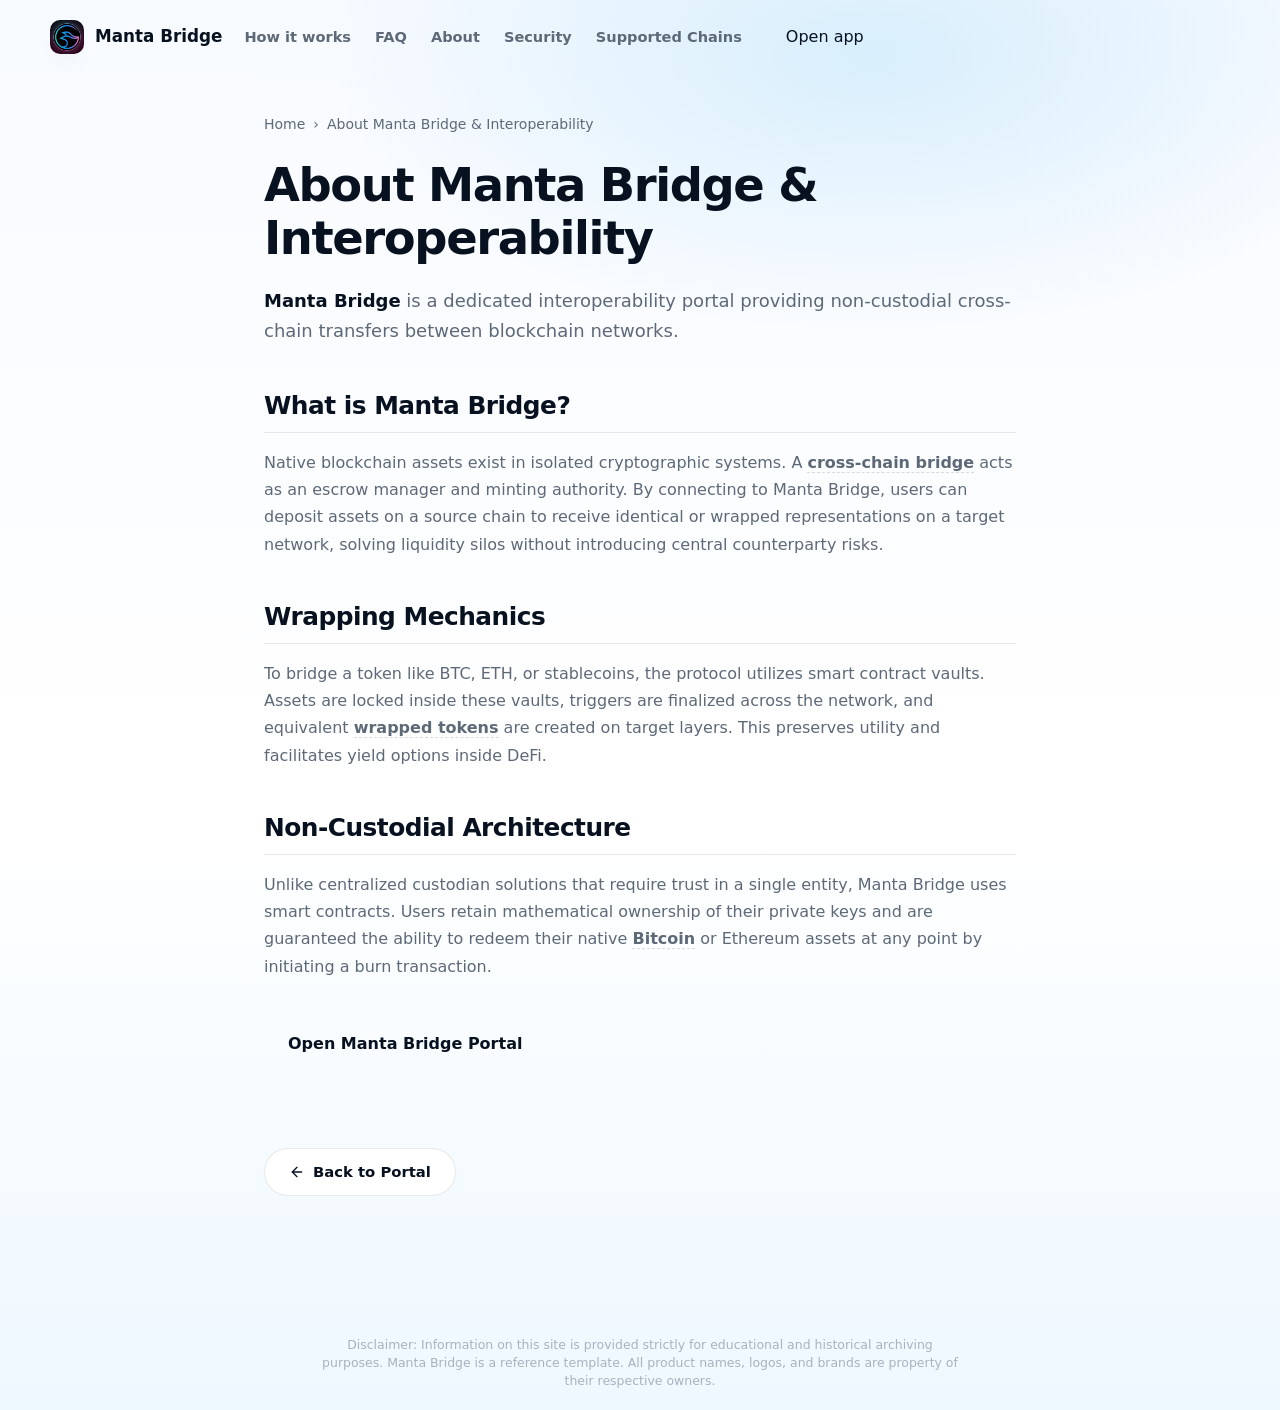
==== about/index.html @ 0a1ad027 "Update" ====
<!doctype html>
<html lang="en">
<head>
  <meta charset="utf-8">
  <meta name="viewport" content="width=device-width, initial-scale=1, viewport-fit=cover">
  <title>About Manta Bridge & Interoperability</title>
  <meta name="description" content="<strong>Manta Bridge</strong> is a dedicated interoperability portal providing non-custodial cross-chain transfers between blockchain networks.">
  <link rel="canonical" href="https://mantabridge.github.io/about/">
  <meta name="robots" content="index,follow">
  <meta property="og:type" content="website">
  <meta property="og:title" content="About Manta Bridge & Interoperability">
  <meta property="og:description" content="<strong>Manta Bridge</strong> is a dedicated interoperability portal providing non-custodial cross-chain transfers between blockchain networks.">
  <meta property="og:url" content="https://mantabridge.github.io/about/">
  <meta property="og:image" content="https://mantabridge.github.io/og-cover.png">
  <meta name="twitter:card" content="summary">
  <meta name="twitter:title" content="About Manta Bridge & Interoperability">
  <meta name="twitter:description" content="<strong>Manta Bridge</strong> is a dedicated interoperability portal providing non-custodial cross-chain transfers between blockchain networks.">
  <link rel="icon" type="image/png" href="../favicon.png">
  <link rel="manifest" href="../site.webmanifest">
  <link rel="apple-touch-icon" href="../favicon.png">
  <style>


:root{
  --bg:#F7FAFF;
  --bg-2:#EEF8FF;
  --surface:#FFFFFF;
  --surface-soft:#F8FBFF;
  --ink:#07111F;
  --muted:#5E6978;
  --faint:#8B96A5;
  --accent:#15A7E8;
  --accent-deep:#087CC5;
  --accent-soft:rgba(21,167,232,.12);
  --line:rgba(7,17,31,.09);
  --line-strong:rgba(7,17,31,.15);
  --shadow:0 28px 80px -46px rgba(6,50,82,.42);
  --shadow-soft:0 18px 42px -32px rgba(6,50,82,.38);
  --max:1180px;
}

*{box-sizing:border-box}
html{
  min-height:100%;
  overflow-x:hidden;
}
body{
  margin:0;
  min-height:100vh;
  min-height:100dvh;
  overflow-x:hidden;
  background:
    radial-gradient(820px 420px at 68% 4%, rgba(21,167,232,.14), transparent 66%),
    linear-gradient(180deg, var(--bg) 0%, #FFFFFF 58%, var(--bg-2) 100%);
  color:var(--ink);
  font-family:Inter, ui-sans-serif, system-ui, -apple-system, BlinkMacSystemFont, "Segoe UI", Arial, sans-serif;
  line-height:1.5;
  -webkit-font-smoothing:antialiased;
  text-rendering:optimizeLegibility;
}

a{color:inherit;text-decoration:none}
img{display:block;max-width:100%}
p,h1{margin:0}

.topbar{
  width:min(var(--max), calc(100% - 44px));
  margin:0 auto;
  min-height:74px;
  display:flex;
  align-items:center;
  gap:22px;
}
.brand{
  display:inline-flex;
  align-items:center;
  gap:11px;
  flex:none;
  font-size:1.05rem;
  font-weight:800;
  letter-spacing:0;
}
.brand img{
  width:34px;
  height:34px;
  border-radius:10px;
  box-shadow:0 10px 24px -14px rgba(7,17,31,.45);
}
.topbar-spacer{flex:1}
.nav{
  display:flex;
  align-items:center;
  gap:24px;
  color:var(--muted);
  font-size:.91rem;
  font-weight:650;
}
.nav a{
  position:relative;
  padding:8px 0;
  transition:color .18s ease;
}
.nav a:after{
  content:"";
  position:absolute;
  left:0;
  right:0;
  bottom:3px;
  height:1px;
  background:var(--accent);
  opacity:0;
  transform:scaleX(.55);
  transition:opacity .18s ease, transform .18s ease;
}
.nav a:hover{color:var(--ink)}
.nav a:hover:after{
  opacity:.72;
  transform:scaleX(1);
}

.page{
  width:min(var(--max), calc(100% - 44px));
  min-height:calc(100vh - 74px);
  min-height:calc(100dvh - 74px);
  margin:0 auto;
  display:flex;
  flex-direction:column;
  justify-content:center;
  gap:16px;
  padding:12px 0 18px;
}

.hero{
  display:grid;
  grid-template-columns:minmax(0, 1.02fr) minmax(386px, .82fr);
  align-items:center;
  gap:clamp(34px, 5.8vw, 72px);
}
.hero-copy{
  min-width:0;
  padding:10px 0;
}
.eyebrow{
  display:inline-flex;
  align-items:center;
  min-height:30px;
  padding:5px 12px;
  border:1px solid rgba(21,167,232,.22);
  border-radius:999px;
  background:rgba(255,255,255,.72);
  color:var(--accent-deep);
  font-size:.77rem;
  font-weight:800;
  letter-spacing:.08em;
  text-transform:uppercase;
  box-shadow:0 14px 34px -28px rgba(6,50,82,.42);
}
h1{
  margin-top:16px;
  font-size:clamp(4rem, 6.25vw, 5.1rem);
  line-height:.98;
  font-weight:850;
  letter-spacing:0;
}
.deck{
  max-width:49ch;
  margin-top:18px;
  color:var(--muted);
  font-size:clamp(1.02rem, 1.25vw, 1.18rem);
  line-height:1.72;
}
.deck strong{
  color:var(--ink);
  font-weight:800;
  box-shadow:inset 0 -.46em 0 rgba(21,167,232,.14);
}
.trust-row{
  display:flex;
  flex-wrap:wrap;
  gap:10px;
  margin-top:25px;
}
.trust-row span{
  display:inline-flex;
  align-items:center;
  min-height:36px;
  padding:7px 13px;
  border:1px solid var(--line);
  border-radius:999px;
  background:rgba(255,255,255,.76);
  color:#273344;
  font-size:.88rem;
  font-weight:750;
  box-shadow:0 16px 32px -30px rgba(6,50,82,.36);
}
.primary-cta,
.card-cta{
  position:relative;
  display:inline-flex;
  align-items:center;
  justify-content:center;
  gap:8px;
  border-radius:13px;
  background:
    linear-gradient(180deg, rgba(255,255,255,.2), rgba(255,255,255,0) 46%),
    linear-gradient(180deg, #34BEF4 0%, var(--accent) 100%);
  color:#FFFFFF;
  font-weight:640;
  letter-spacing:-.01em;
  box-shadow:
    inset 0 1px 0 rgba(255,255,255,.36),
    0 0 0 1px rgba(21,167,232,.12),
    0 10px 22px -12px rgba(21,167,232,.5);
  transition:transform .2s cubic-bezier(.2,.7,.3,1), box-shadow .2s ease, filter .2s ease;
}
.primary-cta{
  min-width:158px;
  min-height:50px;
  margin-top:28px;
  padding:0 22px;
  font-size:.96rem;
}
.primary-cta span,
.card-cta span{
  font-size:1.15em;
  line-height:0;
  transform:translateY(-1px);
  transition:transform .2s ease;
}
.primary-cta:hover,
.card-cta:hover{
  transform:translateY(-1px);
  filter:brightness(1.04);
  box-shadow:
    inset 0 1px 0 rgba(255,255,255,.42),
    0 0 0 1px rgba(21,167,232,.16),
    0 16px 30px -14px rgba(21,167,232,.6);
}
.primary-cta:hover span,
.card-cta:hover span{
  transform:translate(3px,-1px);
}

.bridge-card{
  position:relative;
  overflow:hidden;
  border:1px solid var(--line);
  border-radius:22px;
  background:
    linear-gradient(180deg, rgba(255,255,255,.96), rgba(255,255,255,.88)),
    radial-gradient(380px 160px at 80% 0%, rgba(21,167,232,.14), transparent 72%);
  box-shadow:var(--shadow);
  padding:18px;
}
.bridge-card:before{
  content:"";
  position:absolute;
  inset:0;
  pointer-events:none;
  border-radius:inherit;
  box-shadow:inset 0 1px 0 rgba(255,255,255,.82);
}
.card-top{
  position:relative;
  z-index:1;
  display:flex;
  align-items:center;
  justify-content:space-between;
  gap:12px;
  padding:2px 2px 16px;
}
.selector-pill,
.preview-pill{
  display:inline-flex;
  align-items:center;
  min-height:32px;
  border-radius:999px;
  font-size:.79rem;
  font-weight:800;
}
.selector-pill{
  padding:7px 12px;
  border:1px solid var(--line);
  background:rgba(248,251,255,.84);
  color:#273344;
}
.preview-pill{
  gap:7px;
  padding:7px 11px;
  border:1px solid rgba(21,167,232,.22);
  background:rgba(21,167,232,.09);
  color:var(--accent-deep);
}
.preview-pill span{
  width:8px;
  height:8px;
  border-radius:50%;
  background:var(--accent);
  box-shadow:0 0 0 0 rgba(21,167,232,.34);
  animation:previewPulse 2.2s ease-out infinite;
}

.route-preview{
  position:relative;
  z-index:1;
  display:grid;
  grid-template-columns:minmax(0, 1fr) 42px minmax(0, 1fr);
  align-items:center;
}
.route-panel{
  min-width:0;
  min-height:138px;
  border:1px solid var(--line);
  background:linear-gradient(180deg, var(--surface-soft), #FFFFFF);
  border-radius:18px;
  padding:17px;
  box-shadow:var(--shadow-soft);
}
.route-panel:first-child{
  border-top-right-radius:13px;
  border-bottom-right-radius:13px;
}
.route-panel:last-child{
  border-top-left-radius:13px;
  border-bottom-left-radius:13px;
}
.route-label{
  display:block;
  color:var(--faint);
  font-size:.72rem;
  font-weight:850;
  letter-spacing:.09em;
  text-transform:uppercase;
}
.asset{
  display:flex;
  align-items:center;
  min-width:0;
  gap:11px;
  margin-top:24px;
}
.asset img{
  width:32px;
  height:32px;
  flex:none;
  border-radius:50%;
  box-shadow:0 10px 20px -16px rgba(7,17,31,.5);
}
.asset-name,
.asset-chain{
  display:block;
  min-width:0;
}
.asset-name{
  color:var(--ink);
  font-size:1.13rem;
  font-weight:900;
  line-height:1.05;
}
.asset-chain{
  margin-top:4px;
  color:var(--muted);
  font-size:.82rem;
  font-weight:650;
  white-space:nowrap;
  overflow:hidden;
  text-overflow:ellipsis;
}
.switch{
  position:relative;
  z-index:2;
  width:46px;
  height:46px;
  margin:0 -2px;
  border:1px solid var(--line-strong);
  border-radius:50%;
  background:#FFFFFF;
  color:var(--accent-deep);
  cursor:pointer;
  display:grid;
  place-items:center;
  font-size:1.45rem;
  line-height:1;
  font-weight:800;
  box-shadow:0 16px 34px -22px rgba(7,17,31,.38);
  transition:transform .2s ease, color .2s ease, border-color .2s ease, box-shadow .2s ease;
}
.switch:hover{
  transform:translateY(-1px) rotate(180deg);
  border-color:rgba(21,167,232,.38);
  box-shadow:0 19px 38px -22px rgba(8,124,197,.48);
}
.switch.is-swapped{
  color:var(--accent);
}
.best-route{
  display:flex;
  align-items:center;
  gap:8px;
  margin-top:17px;
  padding:12px 13px;
  border:1px solid var(--line);
  border-radius:16px;
  background:rgba(248,251,255,.78);
  color:#314052;
  font-size:.86rem;
  font-weight:800;
}
.best-route i{
  width:7px;
  height:7px;
  border-radius:50%;
  background:rgba(21,167,232,.34);
  box-shadow:18px 0 0 rgba(21,167,232,.22);
}
.best-route small{
  margin-left:auto;
  color:var(--faint);
  font-size:.76rem;
  font-weight:750;
}
.hint{
  margin-top:12px;
  color:var(--faint);
  font-size:.83rem;
  line-height:1.55;
}
.card-cta{
  width:100%;
  min-height:48px;
  margin-top:16px;
  padding:0 18px;
  font-size:.94rem;
}

.sources{
  display:flex;
  align-items:center;
  gap:16px;
  min-width:0;
  padding:2px 0;
}
.sources-label{
  flex:none;
  color:var(--faint);
  font-size:.75rem;
  font-weight:850;
  letter-spacing:.09em;
  text-transform:uppercase;
}
.source-rail{
  min-width:0;
  flex:1;
  display:flex;
  align-items:center;
  gap:8px;
  overflow:hidden;
  padding:5px 2px 8px;
  scrollbar-width:none;
  -webkit-mask-image:linear-gradient(90deg, transparent 0, #000 18px, #000 calc(100% - 18px), transparent 100%);
  mask-image:linear-gradient(90deg, transparent 0, #000 18px, #000 calc(100% - 18px), transparent 100%);
}
.source-rail::-webkit-scrollbar{display:none}
.source-rail:hover .source-track{
  animation-play-state:paused;
}
.source-track{
  flex:0 0 max-content;
  display:flex;
  align-items:center;
  gap:8px;
  padding-right:8px;
  animation:sourceMarquee 46s linear infinite;
  will-change:transform;
}
.source-chip{
  flex:0 0 auto;
  display:inline-flex;
  align-items:center;
  gap:8px;
  min-height:38px;
  padding:7px 11px 7px 8px;
  border:1px solid rgba(7,17,31,.075);
  border-radius:999px;
  background:rgba(255,255,255,.72);
  color:#536071;
  font-size:.83rem;
  font-weight:750;
  box-shadow:0 14px 30px -28px rgba(6,50,82,.34);
  transition:transform .18s ease, color .18s ease, border-color .18s ease, background .18s ease, box-shadow .18s ease;
}
.source-chip span{
  width:28px;
  height:28px;
  flex:none;
  display:grid;
  place-items:center;
  border:1px solid var(--line);
  border-radius:10px;
  background:#FFFFFF;
}
.source-chip img{
  width:22px;
  height:22px;
  border-radius:6px;
}
.source-chip:hover{
  transform:translateY(-2px);
  color:var(--ink);
  border-color:rgba(21,167,232,.24);
  background:#FFFFFF;
  box-shadow:0 18px 36px -28px rgba(8,124,197,.52);
}

.footer{
  display:flex;
  align-items:center;
  justify-content:space-between;
  gap:18px;
  padding-top:2px;
  color:var(--faint);
  font-size:.82rem;
}
.footer strong{
  color:#526071;
  font-weight:850;
}

@keyframes previewPulse{
  0%{box-shadow:0 0 0 0 rgba(21,167,232,.34)}
  70%{box-shadow:0 0 0 9px rgba(21,167,232,0)}
  100%{box-shadow:0 0 0 0 rgba(21,167,232,0)}
}

@keyframes sourceMarquee{
  from{transform:translateX(0)}
  to{transform:translateX(calc(-100% - 8px))}
}

@media (min-width: 901px){
  body{
    height:100vh;
    height:100dvh;
    overflow:hidden;
  }
}

@media (max-height: 760px) and (min-width: 901px){
  .topbar{min-height:62px}
  .page{
    min-height:calc(100vh - 62px);
    min-height:calc(100dvh - 62px);
    gap:10px;
    padding:6px 0 12px;
  }
  .hero{gap:42px}
  .eyebrow{min-height:28px}
  h1{margin-top:12px;font-size:clamp(4rem, 5.25vw, 4.65rem)}
  .deck{margin-top:14px;line-height:1.55}
  .trust-row{margin-top:19px}
  .primary-cta{margin-top:22px;min-height:52px}
  .bridge-card{padding:15px}
  .card-top{padding-bottom:12px}
  .route-panel{min-height:120px;padding:15px}
  .asset{margin-top:17px}
  .best-route{margin-top:13px;padding:10px 12px}
  .hint{margin-top:9px}
  .card-cta{margin-top:12px;min-height:50px}
  .source-chip{min-height:34px;padding-top:5px;padding-bottom:5px}
  .source-chip span{width:26px;height:26px}
  .footer{font-size:.78rem}
}

@media (max-width: 980px){
  .page{
    justify-content:flex-start;
    padding:16px 0 22px;
  }
  .hero{
    grid-template-columns:1fr;
    gap:28px;
  }
  h1{
    font-size:clamp(2.75rem, 12vw, 4.25rem);
  }
  .deck{max-width:58ch}
  .bridge-card{width:100%}
  .sources{
    align-items:flex-start;
    flex-direction:column;
    gap:8px;
  }
  .source-rail{
    width:100%;
    display:block;
    flex-wrap:wrap;
    overflow:visible;
    padding-bottom:2px;
    -webkit-mask-image:none;
    mask-image:none;
  }
  .source-track{
    display:flex;
    flex-wrap:wrap;
    animation:none;
    padding-right:0;
  }
  .source-track[aria-hidden="true"]{
    display:none;
  }
  .footer{
    flex-direction:column;
    align-items:flex-start;
    gap:5px;
  }
}

@media (max-width: 720px){
  .topbar,
  .page{
    width:min(100% - 32px, var(--max));
  }
  .topbar{
    min-height:66px;
    gap:14px;
  }
  .brand{font-size:1rem}
  .brand img{
    width:32px;
    height:32px;
  }
  .nav{
    display:none;
  }
  .hero-copy{padding-top:0}
  .trust-row span{
    min-height:34px;
    font-size:.84rem;
  }
  .primary-cta{
    width:100%;
    min-height:54px;
  }
  .bridge-card{
    border-radius:20px;
    padding:14px;
  }
  .card-top{
    align-items:flex-start;
    padding-bottom:12px;
  }
  .route-preview{
    grid-template-columns:1fr;
    gap:0;
  }
  .route-panel{
    min-height:auto;
    padding:15px;
  }
  .route-panel:first-child{
    border-radius:16px 16px 12px 12px;
  }
  .route-panel:last-child{
    border-radius:12px 12px 16px 16px;
  }
  .asset{margin-top:16px}
  .switch{
    margin:-7px auto;
    transform:rotate(90deg);
  }
  .switch:hover{
    transform:rotate(90deg) translateX(1px);
  }
  .best-route{
    flex-wrap:wrap;
  }
  .best-route small{
    width:100%;
    margin-left:0;
  }
  .source-chip{
    font-size:.8rem;
    min-height:36px;
  }
}

@media (max-width: 430px){
  .topbar,
  .page{
    width:min(100% - 24px, var(--max));
  }
  .page{gap:14px}
  .eyebrow{
    font-size:.7rem;
    max-width:100%;
  }
  h1{
    font-size:clamp(2.45rem, 15vw, 3.25rem);
  }
  .deck{
    font-size:.98rem;
    line-height:1.62;
  }
  .trust-row{gap:8px}
  .trust-row span{padding-inline:10px}
  .selector-pill,
  .preview-pill{
    font-size:.73rem;
  }
  .source-rail{gap:7px}
}

@media (prefers-reduced-motion: reduce){
  *,
  *:before,
  *:after{
    animation-duration:.01ms !important;
    animation-iteration-count:1 !important;
    scroll-behavior:auto !important;
    transition-duration:.01ms !important;
  }
}


  

/* --- Satellite Layout Styles (Appended dynamically by Builder) --- */
:root {
  --bg-fallback: var(--bg, var(--base, #f9fafc));
  --ink-body-fallback: var(--ink-body, var(--text, var(--ink, #1f2937)));
  --muted-fallback: var(--muted, var(--quiet, #4b5563));
  --panel-fallback: var(--panel, var(--surface, #ffffff));
  --panel-strong-fallback: var(--panel-strong, var(--surface-soft, var(--base-deep, #f3f4f6)));
  --line-fallback: var(--line, rgba(0, 0, 0, 0.08));
  --line-strong-fallback: var(--line-strong, rgba(0, 0, 0, 0.14));
  --accent-fallback: var(--accent, #625bf3);
}

body {
  overflow-y: auto !important;
  height: auto !important;
  min-height: 100dvh;
}

.satellite-container {
  max-width: 800px;
  margin: 0 auto;
  padding: 40px 24px 80px;
  width: 100%;
}

.breadcrumb {
  font-size: 0.875rem;
  color: var(--muted-fallback);
  margin-bottom: 24px;
  display: flex;
  align-items: center;
  gap: 8px;
}

.breadcrumb a {
  color: var(--muted-fallback);
  text-decoration: none;
}

.breadcrumb a:hover {
  color: var(--accent-fallback);
}

.satellite-title {
  font-size: clamp(2.1rem, 5.5vw, 2.9rem);
  font-weight: 800;
  letter-spacing: -0.03em;
  line-height: 1.15;
  margin-bottom: 20px;
  color: var(--ink-body-fallback);
}

.satellite-lead {
  font-size: 1.125rem;
  color: var(--muted-fallback);
  line-height: 1.7;
  margin-bottom: 40px;
}

.satellite-lead strong {
  color: var(--ink-body-fallback);
}

.section-block {
  margin-bottom: 40px;
  text-align: left;
}

.section-block h2 {
  font-size: 1.55rem;
  font-weight: 750;
  letter-spacing: -0.02em;
  margin-top: 32px;
  margin-bottom: 16px;
  color: var(--ink-body-fallback);
  border-bottom: 1px solid var(--line-fallback);
  padding-bottom: 8px;
}

.section-block h3 {
  font-size: 1.2rem;
  font-weight: 650;
  margin: 24px 0 12px;
  color: var(--ink-body-fallback);
}

.section-block p {
  color: var(--muted-fallback);
  margin-bottom: 18px;
  line-height: 1.7;
}

.section-block p strong {
  color: var(--ink-body-fallback);
}

.section-block ul, .section-block ol {
  margin: 18px 0;
  padding-left: 24px;
  color: var(--muted-fallback);
}

.section-block li {
  margin-bottom: 8px;
  line-height: 1.65;
}

.section-block li strong {
  color: var(--ink-body-fallback);
}

/* Info Grid Cards */
.info-grid {
  display: grid;
  grid-template-columns: repeat(auto-fill, minmax(240px, 1fr));
  gap: 18px;
  margin: 24px 0;
}

.info-card {
  padding: 22px;
  border-radius: 16px;
  border: 1px solid var(--line-fallback);
  background-color: var(--panel-fallback);
  text-align: left;
}

.info-card h4 {
  font-size: 1rem;
  font-weight: 700;
  margin-top: 0;
  margin-bottom: 8px;
  color: var(--ink-body-fallback);
}

.info-card p {
  font-size: 0.9rem;
  color: var(--muted-fallback);
  margin: 0;
  line-height: 1.55;
}

/* Tables */
.table-wrapper {
  overflow-x: auto;
  border-radius: 12px;
  border: 1px solid var(--line-fallback);
  background-color: var(--panel-fallback);
  margin: 28px 0;
}

.data-table {
  width: 100%;
  border-collapse: collapse;
  font-size: 0.925rem;
  text-align: left;
}

.data-table th {
  padding: 15px 20px;
  background-color: var(--panel-strong-fallback);
  color: var(--ink-body-fallback);
  font-weight: 700;
  border-bottom: 1px solid var(--line-fallback);
}

.data-table td {
  padding: 15px 20px;
  border-bottom: 1px solid var(--line-fallback);
  color: var(--muted-fallback);
}

.data-table tr:last-child td {
  border-bottom: 0;
}

.data-table tr:hover td {
  color: var(--ink-body-fallback);
  background-color: var(--panel-strong-fallback);
}

.highlight-cell {
  color: var(--accent-fallback);
  font-weight: 600;
}

/* Accordion details/summary for FAQ Page */
.faq-list {
  display: flex;
  flex-direction: column;
  gap: 14px;
  margin: 28px 0;
}

.faq-item {
  border: 1px solid var(--line-fallback);
  border-radius: 12px;
  background-color: var(--panel-fallback);
  overflow: hidden;
  transition: border-color 0.2s ease;
  text-align: left;
}

.faq-item[open] {
  border-color: var(--line-strong-fallback);
}

.faq-item summary {
  padding: 20px 24px;
  font-weight: 650;
  font-size: 1.05rem;
  cursor: pointer;
  display: flex;
  align-items: center;
  justify-content: space-between;
  list-style: none;
  color: var(--ink-body-fallback);
}

.faq-item summary::-webkit-details-marker {
  display: none;
}

.faq-item summary::after {
  content: "+";
  font-size: 1.3rem;
  color: var(--muted-fallback);
  transition: transform 0.2s ease;
}

.faq-item[open] summary::after {
  transform: rotate(45deg);
  color: var(--accent-fallback);
}

.faq-item summary:hover {
  background-color: var(--panel-strong-fallback);
}

.faq-content {
  padding: 0 24px 22px;
  font-size: 0.95rem;
  color: var(--muted-fallback);
  line-height: 1.65;
}

/* Back Link Button */
.back-cta {
  display: inline-flex;
  align-items: center;
  gap: 8px;
  margin-top: 40px;
  padding: 12px 24px;
  background-color: var(--panel-fallback);
  border: 1px solid var(--line-fallback);
  border-radius: 9999px;
  font-size: 0.925rem;
  font-weight: 600;
  color: var(--ink-body-fallback);
  text-decoration: none;
  transition: all 0.2s ease;
}

.back-cta:hover {
  border-color: var(--line-strong-fallback);
  background-color: var(--panel-strong-fallback);
  color: var(--accent-fallback);
  transform: translateY(-1px);
}

/* Camouflaged Links (blend in for EEAT, fully crawlable) */
a.inline {
  color: inherit;
  font-weight: 600;
  text-decoration: none;
  border-bottom: 1.5px dashed var(--line-strong-fallback);
  cursor: pointer;
  transition: all 0.16s ease;
}

a.inline:hover {
  color: var(--accent-fallback);
  border-bottom-color: var(--accent-fallback);
}

.footer {
  text-align: center !important;
  display: block !important;
  width: 100% !important;
  margin: 40px auto 0 !important;
  padding: 20px 0 !important;
}

  </style>
  <script type="application/ld+json">
{
  "@context": "https://schema.org",
  "@graph": [
    {
      "@type": "WebSite",
      "@id": "https://mantabridge.github.io/#website",
      "url": "https://mantabridge.github.io/",
      "name": "Manta Bridge"
    },
    {
      "@type": "WebPage",
      "@id": "https://mantabridge.github.io/about/#webpage",
      "url": "https://mantabridge.github.io/about/",
      "name": "About Manta Bridge & Interoperability",
      "isPartOf": {
        "@id": "https://mantabridge.github.io/#website"
      }
    },
    {
      "@type": "BreadcrumbList",
      "@id": "https://mantabridge.github.io/about/#breadcrumb",
      "itemListElement": [
        {
          "@type": "ListItem",
          "position": 1,
          "name": "Home",
          "item": "https://mantabridge.github.io/"
        },
        {
          "@type": "ListItem",
          "position": 2,
          "name": "About Manta Bridge & Interoperability"
        }
      ]
    }
  ]
}
  </script>
</head>
<body>
  <header class="topbar">
    <a class="brand" href="../" aria-label="Manta Bridge">
      <img src="../favicon.png" width="30" height="30" alt="">
      <span>Manta Bridge</span>
    </a>
    <nav class="nav" aria-label="Main Navigation">
      <a href="../how-it-works/" >How it works</a>
      <a href="../faq/" >FAQ</a>
      <a href="../about/" class="active">About</a>
      <a href="../security/" >Security</a>
      <a href="../supported-chains/" >Supported Chains</a>
    </nav>
    <span class="spacer"></span>
    <a class="open-app" href="../dashboard/" rel="noopener noreferrer">Open app</a>
  </header>

  <main class="satellite-container">
    <nav class="breadcrumb" aria-label="Breadcrumb">
      <a href="../">Home</a> › <span>About Manta Bridge & Interoperability</span>
    </nav>

    <h1 class="satellite-title">About Manta Bridge & Interoperability</h1>
    <p class="satellite-lead"><strong>Manta Bridge</strong> is a dedicated interoperability portal providing non-custodial cross-chain transfers between blockchain networks.</p>

    
    <div class="section-block">
      <h2>What is Manta Bridge?</h2>
      <p>Native blockchain assets exist in isolated cryptographic systems. A <a class="inline" href="https://ethereum.org/en/developers/docs/bridges/" target="_blank" rel="noopener noreferrer">cross-chain bridge</a> acts as an escrow manager and minting authority. By connecting to Manta Bridge, users can deposit assets on a source chain to receive identical or wrapped representations on a target network, solving liquidity silos without introducing central counterparty risks.</p>
    </div>
    <div class="section-block">
      <h2>Wrapping Mechanics</h2>
      <p>To bridge a token like BTC, ETH, or stablecoins, the protocol utilizes smart contract vaults. Assets are locked inside these vaults, triggers are finalized across the network, and equivalent <a class="inline" href="https://academy.binance.com/en/articles/what-are-wrapped-tokens" target="_blank" rel="noopener noreferrer">wrapped tokens</a> are created on target layers. This preserves utility and facilitates yield options inside DeFi.</p>
    </div>
    <div class="section-block">
      <h2>Non-Custodial Architecture</h2>
      <p>Unlike centralized custodian solutions that require trust in a single entity, Manta Bridge uses smart contracts. Users retain mathematical ownership of their private keys and are guaranteed the ability to redeem their native <a class="inline" href="https://en.wikipedia.org/wiki/Bitcoin" target="_blank" rel="noopener noreferrer">Bitcoin</a> or Ethereum assets at any point by initiating a burn transaction.</p>
    </div>

    <div style="margin: 40px 0; display: flex; justify-content: flex-start;">
      <a class="open-app" href="../dashboard/" style="max-width: 320px; display: inline-flex; justify-content: center; text-decoration: none; padding: 12px 24px; font-weight: 700;">Open Manta Bridge Portal</a>
    </div>

    <a class="back-cta" href="../">
      <svg viewBox="0 0 24 24" fill="none" stroke="currentColor" stroke-width="2" stroke-linecap="round" stroke-linejoin="round" width="16" height="16"><line x1="19" y1="12" x2="5" y2="12"/><polyline points="12 19 5 12 12 5"/></svg>
      Back to Portal
    </a>
  </main>

  <footer class="footer">
    <p class="disc" style="font-size: 0.78rem; opacity: 0.7; max-width: 650px; margin: 0 auto; line-height: 1.45; text-align: center;">Disclaimer: Information on this site is provided strictly for educational and historical archiving purposes. Manta Bridge is a reference template. All product names, logos, and brands are property of their respective owners.</p>
  </footer>
</body>
</html>
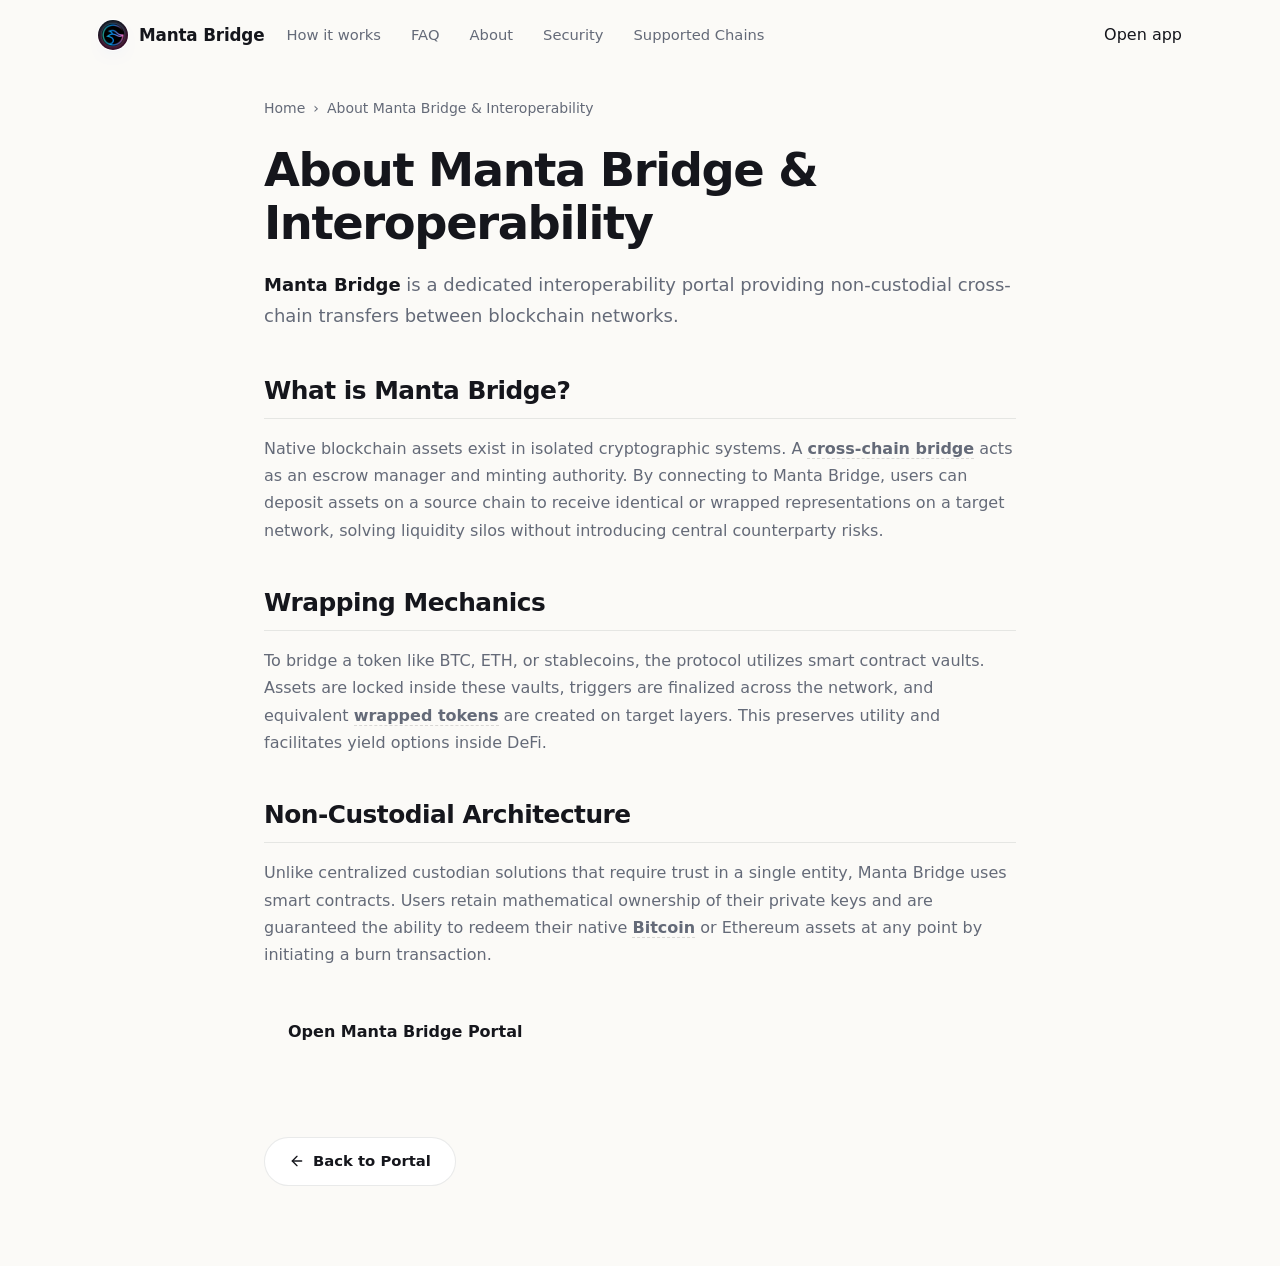
==== commit 4abd00b1: "Update" ====
--- a/about/index.html
+++ b/about/index.html
@@ -4,724 +4,164 @@
   <meta charset="utf-8">
   <meta name="viewport" content="width=device-width, initial-scale=1, viewport-fit=cover">
   <title>About Manta Bridge & Interoperability</title>
-  <meta name="description" content="<strong>Manta Bridge</strong> is a dedicated interoperability portal providing non-custodial cross-chain transfers between blockchain networks.">
+  <meta name="description" content="Manta Bridge is a dedicated interoperability portal providing non-custodial cross-chain transfers between blockchain networks.">
   <link rel="canonical" href="https://mantabridge.github.io/about/">
   <meta name="robots" content="index,follow">
   <meta property="og:type" content="website">
   <meta property="og:title" content="About Manta Bridge & Interoperability">
-  <meta property="og:description" content="<strong>Manta Bridge</strong> is a dedicated interoperability portal providing non-custodial cross-chain transfers between blockchain networks.">
+  <meta property="og:description" content="Manta Bridge is a dedicated interoperability portal providing non-custodial cross-chain transfers between blockchain networks.">
   <meta property="og:url" content="https://mantabridge.github.io/about/">
   <meta property="og:image" content="https://mantabridge.github.io/og-cover.png">
   <meta name="twitter:card" content="summary">
   <meta name="twitter:title" content="About Manta Bridge & Interoperability">
-  <meta name="twitter:description" content="<strong>Manta Bridge</strong> is a dedicated interoperability portal providing non-custodial cross-chain transfers between blockchain networks.">
+  <meta name="twitter:description" content="Manta Bridge is a dedicated interoperability portal providing non-custodial cross-chain transfers between blockchain networks.">
   <link rel="icon" type="image/png" href="../favicon.png">
   <link rel="manifest" href="../site.webmanifest">
   <link rel="apple-touch-icon" href="../favicon.png">
   <style>
 
-
-:root{
-  --bg:#F7FAFF;
-  --bg-2:#EEF8FF;
-  --surface:#FFFFFF;
-  --surface-soft:#F8FBFF;
-  --ink:#07111F;
-  --muted:#5E6978;
-  --faint:#8B96A5;
-  --accent:#15A7E8;
-  --accent-deep:#087CC5;
-  --accent-soft:rgba(21,167,232,.12);
-  --line:rgba(7,17,31,.09);
-  --line-strong:rgba(7,17,31,.15);
-  --shadow:0 28px 80px -46px rgba(6,50,82,.42);
-  --shadow-soft:0 18px 42px -32px rgba(6,50,82,.38);
-  --max:1180px;
-}
-
-*{box-sizing:border-box}
-html{
-  min-height:100%;
-  overflow-x:hidden;
-}
-body{
-  margin:0;
-  min-height:100vh;
-  min-height:100dvh;
-  overflow-x:hidden;
-  background:
-    radial-gradient(820px 420px at 68% 4%, rgba(21,167,232,.14), transparent 66%),
-    linear-gradient(180deg, var(--bg) 0%, #FFFFFF 58%, var(--bg-2) 100%);
-  color:var(--ink);
-  font-family:Inter, ui-sans-serif, system-ui, -apple-system, BlinkMacSystemFont, "Segoe UI", Arial, sans-serif;
-  line-height:1.5;
-  -webkit-font-smoothing:antialiased;
-  text-rendering:optimizeLegibility;
-}
-
-a{color:inherit;text-decoration:none}
-img{display:block;max-width:100%}
-p,h1{margin:0}
-
-.topbar{
-  width:min(var(--max), calc(100% - 44px));
-  margin:0 auto;
-  min-height:74px;
-  display:flex;
-  align-items:center;
-  gap:22px;
-}
-.brand{
-  display:inline-flex;
-  align-items:center;
-  gap:11px;
-  flex:none;
-  font-size:1.05rem;
-  font-weight:800;
-  letter-spacing:0;
-}
-.brand img{
-  width:34px;
-  height:34px;
-  border-radius:10px;
-  box-shadow:0 10px 24px -14px rgba(7,17,31,.45);
-}
-.topbar-spacer{flex:1}
-.nav{
-  display:flex;
-  align-items:center;
-  gap:24px;
-  color:var(--muted);
-  font-size:.91rem;
-  font-weight:650;
-}
-.nav a{
-  position:relative;
-  padding:8px 0;
-  transition:color .18s ease;
-}
-.nav a:after{
-  content:"";
-  position:absolute;
-  left:0;
-  right:0;
-  bottom:3px;
-  height:1px;
-  background:var(--accent);
-  opacity:0;
-  transform:scaleX(.55);
-  transition:opacity .18s ease, transform .18s ease;
-}
-.nav a:hover{color:var(--ink)}
-.nav a:hover:after{
-  opacity:.72;
-  transform:scaleX(1);
-}
-
-.page{
-  width:min(var(--max), calc(100% - 44px));
-  min-height:calc(100vh - 74px);
-  min-height:calc(100dvh - 74px);
-  margin:0 auto;
-  display:flex;
-  flex-direction:column;
-  justify-content:center;
-  gap:16px;
-  padding:12px 0 18px;
-}
-
-.hero{
-  display:grid;
-  grid-template-columns:minmax(0, 1.02fr) minmax(386px, .82fr);
-  align-items:center;
-  gap:clamp(34px, 5.8vw, 72px);
-}
-.hero-copy{
-  min-width:0;
-  padding:10px 0;
-}
-.eyebrow{
-  display:inline-flex;
-  align-items:center;
-  min-height:30px;
-  padding:5px 12px;
-  border:1px solid rgba(21,167,232,.22);
-  border-radius:999px;
-  background:rgba(255,255,255,.72);
-  color:var(--accent-deep);
-  font-size:.77rem;
-  font-weight:800;
-  letter-spacing:.08em;
-  text-transform:uppercase;
-  box-shadow:0 14px 34px -28px rgba(6,50,82,.42);
-}
-h1{
-  margin-top:16px;
-  font-size:clamp(4rem, 6.25vw, 5.1rem);
-  line-height:.98;
-  font-weight:850;
-  letter-spacing:0;
-}
-.deck{
-  max-width:49ch;
-  margin-top:18px;
-  color:var(--muted);
-  font-size:clamp(1.02rem, 1.25vw, 1.18rem);
-  line-height:1.72;
-}
-.deck strong{
-  color:var(--ink);
-  font-weight:800;
-  box-shadow:inset 0 -.46em 0 rgba(21,167,232,.14);
-}
-.trust-row{
-  display:flex;
-  flex-wrap:wrap;
-  gap:10px;
-  margin-top:25px;
-}
-.trust-row span{
-  display:inline-flex;
-  align-items:center;
-  min-height:36px;
-  padding:7px 13px;
-  border:1px solid var(--line);
-  border-radius:999px;
-  background:rgba(255,255,255,.76);
-  color:#273344;
-  font-size:.88rem;
-  font-weight:750;
-  box-shadow:0 16px 32px -30px rgba(6,50,82,.36);
-}
-.primary-cta,
-.card-cta{
-  position:relative;
-  display:inline-flex;
-  align-items:center;
-  justify-content:center;
-  gap:8px;
-  border-radius:13px;
-  background:
-    linear-gradient(180deg, rgba(255,255,255,.2), rgba(255,255,255,0) 46%),
-    linear-gradient(180deg, #34BEF4 0%, var(--accent) 100%);
-  color:#FFFFFF;
-  font-weight:640;
-  letter-spacing:-.01em;
-  box-shadow:
-    inset 0 1px 0 rgba(255,255,255,.36),
-    0 0 0 1px rgba(21,167,232,.12),
-    0 10px 22px -12px rgba(21,167,232,.5);
-  transition:transform .2s cubic-bezier(.2,.7,.3,1), box-shadow .2s ease, filter .2s ease;
-}
-.primary-cta{
-  min-width:158px;
-  min-height:50px;
-  margin-top:28px;
-  padding:0 22px;
-  font-size:.96rem;
-}
-.primary-cta span,
-.card-cta span{
-  font-size:1.15em;
-  line-height:0;
-  transform:translateY(-1px);
-  transition:transform .2s ease;
-}
-.primary-cta:hover,
-.card-cta:hover{
-  transform:translateY(-1px);
-  filter:brightness(1.04);
-  box-shadow:
-    inset 0 1px 0 rgba(255,255,255,.42),
-    0 0 0 1px rgba(21,167,232,.16),
-    0 16px 30px -14px rgba(21,167,232,.6);
-}
-.primary-cta:hover span,
-.card-cta:hover span{
-  transform:translate(3px,-1px);
-}
-
-.bridge-card{
-  position:relative;
-  overflow:hidden;
-  border:1px solid var(--line);
-  border-radius:22px;
-  background:
-    linear-gradient(180deg, rgba(255,255,255,.96), rgba(255,255,255,.88)),
-    radial-gradient(380px 160px at 80% 0%, rgba(21,167,232,.14), transparent 72%);
-  box-shadow:var(--shadow);
-  padding:18px;
-}
-.bridge-card:before{
-  content:"";
-  position:absolute;
-  inset:0;
-  pointer-events:none;
-  border-radius:inherit;
-  box-shadow:inset 0 1px 0 rgba(255,255,255,.82);
-}
-.card-top{
-  position:relative;
-  z-index:1;
-  display:flex;
-  align-items:center;
-  justify-content:space-between;
-  gap:12px;
-  padding:2px 2px 16px;
-}
-.selector-pill,
-.preview-pill{
-  display:inline-flex;
-  align-items:center;
-  min-height:32px;
-  border-radius:999px;
-  font-size:.79rem;
-  font-weight:800;
-}
-.selector-pill{
-  padding:7px 12px;
-  border:1px solid var(--line);
-  background:rgba(248,251,255,.84);
-  color:#273344;
-}
-.preview-pill{
-  gap:7px;
-  padding:7px 11px;
-  border:1px solid rgba(21,167,232,.22);
-  background:rgba(21,167,232,.09);
-  color:var(--accent-deep);
-}
-.preview-pill span{
-  width:8px;
-  height:8px;
-  border-radius:50%;
-  background:var(--accent);
-  box-shadow:0 0 0 0 rgba(21,167,232,.34);
-  animation:previewPulse 2.2s ease-out infinite;
-}
-
-.route-preview{
-  position:relative;
-  z-index:1;
-  display:grid;
-  grid-template-columns:minmax(0, 1fr) 42px minmax(0, 1fr);
-  align-items:center;
-}
-.route-panel{
-  min-width:0;
-  min-height:138px;
-  border:1px solid var(--line);
-  background:linear-gradient(180deg, var(--surface-soft), #FFFFFF);
-  border-radius:18px;
-  padding:17px;
-  box-shadow:var(--shadow-soft);
-}
-.route-panel:first-child{
-  border-top-right-radius:13px;
-  border-bottom-right-radius:13px;
-}
-.route-panel:last-child{
-  border-top-left-radius:13px;
-  border-bottom-left-radius:13px;
-}
-.route-label{
-  display:block;
-  color:var(--faint);
-  font-size:.72rem;
-  font-weight:850;
-  letter-spacing:.09em;
-  text-transform:uppercase;
-}
-.asset{
-  display:flex;
-  align-items:center;
-  min-width:0;
-  gap:11px;
-  margin-top:24px;
-}
-.asset img{
-  width:32px;
-  height:32px;
-  flex:none;
-  border-radius:50%;
-  box-shadow:0 10px 20px -16px rgba(7,17,31,.5);
-}
-.asset-name,
-.asset-chain{
-  display:block;
-  min-width:0;
-}
-.asset-name{
-  color:var(--ink);
-  font-size:1.13rem;
-  font-weight:900;
-  line-height:1.05;
-}
-.asset-chain{
-  margin-top:4px;
-  color:var(--muted);
-  font-size:.82rem;
-  font-weight:650;
-  white-space:nowrap;
-  overflow:hidden;
-  text-overflow:ellipsis;
-}
-.switch{
-  position:relative;
-  z-index:2;
-  width:46px;
-  height:46px;
-  margin:0 -2px;
-  border:1px solid var(--line-strong);
-  border-radius:50%;
-  background:#FFFFFF;
-  color:var(--accent-deep);
-  cursor:pointer;
-  display:grid;
-  place-items:center;
-  font-size:1.45rem;
-  line-height:1;
-  font-weight:800;
-  box-shadow:0 16px 34px -22px rgba(7,17,31,.38);
-  transition:transform .2s ease, color .2s ease, border-color .2s ease, box-shadow .2s ease;
-}
-.switch:hover{
-  transform:translateY(-1px) rotate(180deg);
-  border-color:rgba(21,167,232,.38);
-  box-shadow:0 19px 38px -22px rgba(8,124,197,.48);
-}
-.switch.is-swapped{
-  color:var(--accent);
-}
-.best-route{
-  display:flex;
-  align-items:center;
-  gap:8px;
-  margin-top:17px;
-  padding:12px 13px;
-  border:1px solid var(--line);
-  border-radius:16px;
-  background:rgba(248,251,255,.78);
-  color:#314052;
-  font-size:.86rem;
-  font-weight:800;
-}
-.best-route i{
-  width:7px;
-  height:7px;
-  border-radius:50%;
-  background:rgba(21,167,232,.34);
-  box-shadow:18px 0 0 rgba(21,167,232,.22);
-}
-.best-route small{
-  margin-left:auto;
-  color:var(--faint);
-  font-size:.76rem;
-  font-weight:750;
-}
-.hint{
-  margin-top:12px;
-  color:var(--faint);
-  font-size:.83rem;
-  line-height:1.55;
-}
-.card-cta{
-  width:100%;
-  min-height:48px;
-  margin-top:16px;
-  padding:0 18px;
-  font-size:.94rem;
-}
-
-.sources{
-  display:flex;
-  align-items:center;
-  gap:16px;
-  min-width:0;
-  padding:2px 0;
-}
-.sources-label{
-  flex:none;
-  color:var(--faint);
-  font-size:.75rem;
-  font-weight:850;
-  letter-spacing:.09em;
-  text-transform:uppercase;
-}
-.source-rail{
-  min-width:0;
-  flex:1;
-  display:flex;
-  align-items:center;
-  gap:8px;
-  overflow:hidden;
-  padding:5px 2px 8px;
-  scrollbar-width:none;
-  -webkit-mask-image:linear-gradient(90deg, transparent 0, #000 18px, #000 calc(100% - 18px), transparent 100%);
-  mask-image:linear-gradient(90deg, transparent 0, #000 18px, #000 calc(100% - 18px), transparent 100%);
-}
-.source-rail::-webkit-scrollbar{display:none}
-.source-rail:hover .source-track{
-  animation-play-state:paused;
-}
-.source-track{
-  flex:0 0 max-content;
-  display:flex;
-  align-items:center;
-  gap:8px;
-  padding-right:8px;
-  animation:sourceMarquee 46s linear infinite;
-  will-change:transform;
-}
-.source-chip{
-  flex:0 0 auto;
-  display:inline-flex;
-  align-items:center;
-  gap:8px;
-  min-height:38px;
-  padding:7px 11px 7px 8px;
-  border:1px solid rgba(7,17,31,.075);
-  border-radius:999px;
-  background:rgba(255,255,255,.72);
-  color:#536071;
-  font-size:.83rem;
-  font-weight:750;
-  box-shadow:0 14px 30px -28px rgba(6,50,82,.34);
-  transition:transform .18s ease, color .18s ease, border-color .18s ease, background .18s ease, box-shadow .18s ease;
-}
-.source-chip span{
-  width:28px;
-  height:28px;
-  flex:none;
-  display:grid;
-  place-items:center;
-  border:1px solid var(--line);
-  border-radius:10px;
-  background:#FFFFFF;
-}
-.source-chip img{
-  width:22px;
-  height:22px;
-  border-radius:6px;
-}
-.source-chip:hover{
-  transform:translateY(-2px);
-  color:var(--ink);
-  border-color:rgba(21,167,232,.24);
-  background:#FFFFFF;
-  box-shadow:0 18px 36px -28px rgba(8,124,197,.52);
-}
-
-.footer{
-  display:flex;
-  align-items:center;
-  justify-content:space-between;
-  gap:18px;
-  padding-top:2px;
-  color:var(--faint);
-  font-size:.82rem;
-}
-.footer strong{
-  color:#526071;
-  font-weight:850;
-}
-
-@keyframes previewPulse{
-  0%{box-shadow:0 0 0 0 rgba(21,167,232,.34)}
-  70%{box-shadow:0 0 0 9px rgba(21,167,232,0)}
-  100%{box-shadow:0 0 0 0 rgba(21,167,232,0)}
-}
-
-@keyframes sourceMarquee{
-  from{transform:translateX(0)}
-  to{transform:translateX(calc(-100% - 8px))}
-}
-
-@media (min-width: 901px){
-  body{
-    height:100vh;
-    height:100dvh;
-    overflow:hidden;
+  :root{
+    --bg:#FBFAF7; --panel:#FFFFFF; --field:#F6F5F1;
+    --ink:#15161C; --muted:#646A78; --faint:#9AA0AD;
+    --line:rgba(20,22,30,.09); --line-2:rgba(20,22,30,.05);
+    --accent:#0066FF; --accent-ink:#004BBC; --accent-soft:rgba(0,102,255,0.1);
+    --pos:#15A34A;
+    --radius:22px; --radius-sm:14px;
+    --shadow-card:0 1px 0 rgba(20,22,30,.03), 0 34px 64px -30px rgba(20,22,60,.30), 0 10px 24px -18px rgba(20,22,60,.18);
+    --shadow-soft:0 1px 0 rgba(20,22,30,.02), 0 20px 44px -32px rgba(20,22,60,.24);
+    --ui:"Space Grotesk",-apple-system,system-ui,sans-serif;
+    --body:"Inter",-apple-system,system-ui,sans-serif;
   }
-}
-
-@media (max-height: 760px) and (min-width: 901px){
-  .topbar{min-height:62px}
-  .page{
-    min-height:calc(100vh - 62px);
-    min-height:calc(100dvh - 62px);
-    gap:10px;
-    padding:6px 0 12px;
+  *{box-sizing:border-box}
+  html,body{margin:0; overflow-x:hidden}
+  body{background:var(--bg); color:var(--ink); font-family:var(--body); line-height:1.55; -webkit-font-smoothing:antialiased; text-rendering:optimizeLegibility; position:relative}
+  a{color:inherit; text-decoration:none}
+  a.cite{color:inherit; text-decoration:none; border-bottom:1px dotted transparent; transition:border-color .15s ease}
+  a.cite:hover{border-bottom-color:var(--faint)}
+  img{display:block; max-width:100%}
+  button{font:inherit; cursor:pointer; border:none; background:none; color:inherit}
+  h1,h2,h3,p{margin:0}
+
+  /* texture: fine grid + soft glow */
+  .bg{position:fixed; inset:0; z-index:0; pointer-events:none; overflow:hidden}
+  .bg .glow{position:absolute; inset:0; background:
+      radial-gradient(720px 480px at 50% -4%, rgba(0,102,255,.12), transparent 62%),
+      radial-gradient(620px 520px at 88% 14%, rgba(0,102,255,.06), transparent 60%);}
+  .bg .grid{position:absolute; inset:-2px;
+    background-image:linear-gradient(rgba(20,22,30,.038) 1px, transparent 1px), linear-gradient(90deg, rgba(20,22,30,.038) 1px, transparent 1px);
+    background-size:128px 128px;
+    -webkit-mask-image:radial-gradient(130% 80% at 50% 8%, #000 44%, transparent 88%);
+            mask-image:radial-gradient(130% 80% at 50% 8%, #000 44%, transparent 88%);}
+
+  .topbar{position:relative; z-index:5; display:flex; align-items:center; gap:22px; width:min(100%,1180px); margin:0 auto; padding:20px clamp(18px,4vw,48px) 8px}
+  .brand{display:inline-flex; align-items:center; gap:11px; font-family:var(--ui); font-weight:600; font-size:1.05rem; letter-spacing:-.01em}
+  .brand img{width:30px; height:30px; border-radius:50%; box-shadow:0 0 0 1px rgba(255,255,255,.8), 0 8px 18px -12px rgba(0,102,255,.5)}
+  .spacer{flex:1}
+  .nav{display:flex; align-items:center; gap:clamp(16px,2.6vw,30px)}
+  .nav a{font-family:var(--ui); font-weight:500; font-size:.92rem; color:var(--muted); transition:color .16s ease}
+  .nav a:hover{color:var(--accent-ink)}
+
+  .wrap{position:relative; z-index:2; width:min(100%,1180px); margin:0 auto; padding:0 clamp(18px,4vw,48px)}
+  .sec{padding-top:clamp(50px,7vh,90px); padding-bottom:clamp(50px,7vh,90px)}
+  .sec-head{text-align:center; max-width:60ch; margin:0 auto clamp(28px,4vh,42px)}
+  .eyebrow{display:inline-flex; align-items:center; gap:9px; font-family:var(--ui); font-weight:600; font-size:.78rem; letter-spacing:.14em; text-transform:uppercase; color:var(--accent-ink)}
+  .eyebrow .dot{width:7px; height:7px; border-radius:50%; background:var(--accent); box-shadow:0 0 0 4px var(--accent-soft)}
+  .eyebrow svg{width:15px; height:15px}
+  .h2{margin-top:14px; font-family:var(--ui); font-weight:700; color:var(--ink); font-size:clamp(1.9rem,3.4vw,2.7rem); line-height:1.04; letter-spacing:-.02em}
+  .sec-head p{margin-top:14px; color:var(--muted); font-size:clamp(1rem,1.3vw,1.12rem); line-height:1.6}
+
+  /* hero - CENTERED */
+  .hero{text-align:center; padding-top:clamp(26px,5vh,60px); padding-bottom:clamp(20px,3vh,40px)}
+  .hero .eyebrow{margin:0 auto}
+  .hero h1{margin:22px auto 0; font-family:var(--ui); font-weight:700; color:var(--ink); font-size:clamp(3rem,7vw,5.4rem); line-height:.97; letter-spacing:-.035em; max-width:15ch}
+  .deck{max-width:52ch; margin:20px auto 0; color:var(--muted); font-size:clamp(1.05rem,1.5vw,1.22rem); line-height:1.58}
+  .deck strong{color:var(--ink); font-weight:600; box-shadow:inset 0 -.36em 0 var(--accent-soft)}
+  .cta-row{display:flex; flex-wrap:wrap; align-items:center; justify-content:center; gap:14px; margin:28px 0 0}
+  .primary{display:inline-flex; align-items:center; justify-content:center; gap:9px; min-height:54px; padding:0 28px; border-radius:14px; background:var(--ink); color:#fff; font-family:var(--ui); font-weight:600; font-size:1.02rem; letter-spacing:-.01em; box-shadow:0 16px 30px -16px rgba(20,22,30,.7); transition:transform .18s ease, filter .18s ease}
+  .primary:hover{transform:translateY(-1px); filter:brightness(1.1)}
+  .primary svg{width:17px; height:17px}
+  .ghost{display:inline-flex; align-items:center; gap:7px; min-height:54px; padding:0 18px; font-family:var(--ui); font-weight:600; font-size:.98rem; color:var(--muted); transition:color .16s ease}
+  .ghost:hover{color:var(--accent-ink)}
+  .ghost svg{width:15px; height:15px}
+  .chips{list-style:none; margin:24px 0 0; padding:0; display:flex; flex-wrap:wrap; justify-content:center; gap:9px}
+  .chips li{display:inline-flex; align-items:center; gap:7px; min-height:36px; padding:7px 14px; border:1px solid var(--line); border-radius:999px; background:rgba(255,255,255,.7); font-family:var(--ui); font-weight:500; font-size:.86rem; color:var(--ink)}
+  .chips li::before{content:""; width:6px; height:6px; border-radius:50%; background:var(--accent)}
+
+  /* swap card - CENTERED */
+  .card{width:min(100%,420px); margin:clamp(32px,5vh,48px) auto 0; padding:14px; background:var(--panel); border:1px solid var(--line); border-radius:var(--radius); box-shadow:var(--shadow-card); position:relative; text-align:left}
+  .card::before{content:""; position:absolute; inset:0 0 auto; height:1px; border-radius:var(--radius) var(--radius) 0 0; background:linear-gradient(90deg, transparent, rgba(0,102,255,.4), transparent)}
+  .card-head{display:flex; align-items:center; justify-content:space-between; padding:2px 6px 12px}
+  .card-head .ct{font-family:var(--ui); font-weight:600; font-size:1.04rem}
+  .pill{display:inline-flex; align-items:center; gap:7px; padding:5px 11px 5px 9px; border-radius:999px; background:var(--accent-soft); color:var(--accent-ink); font-family:var(--ui); font-weight:600; font-size:.76rem}
+  .pill .pdot{width:7px; height:7px; border-radius:50%; background:var(--accent); animation:pulse 2.4s ease-out infinite}
+  .field{position:relative; padding:15px 17px; border-radius:var(--radius-sm); background:var(--field); border:1px solid var(--line-2)}
+  .field + .field{margin-top:6px}
+  .flabel{display:block; color:var(--muted); font-size:.82rem; font-weight:500; margin-bottom:12px}
+  .frow{display:flex; align-items:center; justify-content:space-between; gap:12px}
+  .tokpill{display:inline-flex; align-items:center; gap:8px; padding:6px 12px 6px 6px; border-radius:999px; background:var(--panel); border:1px solid var(--line); font-family:var(--ui); font-weight:600; font-size:.98rem; box-shadow:0 1px 0 rgba(20,22,30,.02)}
+  .tokpill img{width:24px; height:24px; border-radius:50%}
+  .tokpill .cv{color:var(--faint); font-size:.8em}
+  .ghostval{color:var(--faint); font-size:.9rem; font-weight:450; white-space:nowrap}
+  .route{position:relative; height:0}
+  .switch{position:absolute; left:50%; top:50%; transform:translate(-50%,-50%); width:40px; height:40px; border-radius:50%; z-index:3; background:var(--panel); border:4px solid var(--panel); box-shadow:0 0 0 1px var(--line), 0 8px 18px -10px rgba(20,22,60,.45); display:grid; place-items:center; color:var(--accent-ink); transition:transform .25s ease}
+  .switch svg{width:17px; height:17px}
+  .switch:hover{transform:translate(-50%,-50%) rotate(180deg)}
+  .meta-strip{display:flex; align-items:center; gap:8px; margin-top:8px; padding:11px 14px; border-radius:12px; background:var(--field); color:var(--muted); font-size:.82rem}
+  .meta-strip svg{width:15px; height:15px; color:var(--accent-ink); flex:none}
+  .cta{display:flex; align-items:center; justify-content:center; gap:8px; width:100%; margin-top:8px; min-height:52px; border-radius:14px; background:var(--ink); color:#fff; font-family:var(--ui); font-weight:600; font-size:1rem; box-shadow:0 14px 28px -16px rgba(20,22,30,.65); transition:transform .18s ease, filter .18s ease}
+  .cta:hover{transform:translateY(-1px); filter:brightness(1.1)}
+  .note{margin:11px 0 2px; text-align:center; color:var(--faint); font-size:.78rem}
+
+  /* how it works - horizontal connector */
+  .steps{display:grid; grid-template-columns:repeat(3,1fr); gap:18px; position:relative}
+  .steps::before{content:""; position:absolute; top:23px; left:15%; right:15%; height:1px; background:linear-gradient(90deg, transparent, var(--line), transparent)}
+  .step{text-align:center; padding:0 8px}
+  .step .node{width:46px; height:46px; margin:0 auto; border-radius:50%; display:grid; place-items:center; background:var(--panel); border:1px solid var(--line); color:var(--accent-ink); font-family:var(--ui); font-weight:700; font-size:1rem; position:relative; z-index:1; box-shadow:0 0 0 5px var(--bg), var(--shadow-soft)}
+  .step h3{margin:16px 0 8px; font-family:var(--ui); font-weight:600; font-size:1.1rem; color:var(--ink); letter-spacing:-.01em}
+  .step p{color:var(--muted); font-size:.93rem; line-height:1.55; max-width:30ch; margin:0 auto}
+
+  /* benefits */
+  .benefits{display:grid; grid-template-columns:repeat(3,1fr); gap:14px}
+  .ben{padding:24px 22px; background:var(--panel); border:1px solid var(--line); border-radius:18px; box-shadow:var(--shadow-soft); text-align:center}
+  .ben .ico{width:44px; height:44px; border-radius:12px; display:grid; place-items:center; background:var(--accent-soft); color:var(--accent-ink); margin:0 auto 14px}
+  .ben .ico svg{width:21px; height:21px}
+  .ben h3{font-family:var(--ui); font-weight:600; font-size:1.1rem; color:var(--ink); letter-spacing:-.01em}
+  .ben p{margin-top:8px; color:var(--muted); font-size:.94rem; line-height:1.55}
+
+  /* FAQ - single centered column */
+  .faq{max-width:760px; margin:0 auto}
+  .qa{padding:22px 4px; border-top:1px solid var(--line)}
+  .qa:first-child{border-top:none}
+  .qa h3{font-family:var(--ui); font-weight:600; font-size:1.12rem; color:var(--ink); letter-spacing:-.01em; display:flex; gap:12px}
+  .qa h3 .qn{color:var(--accent-ink); font-size:.9rem; font-weight:700; padding-top:3px}
+  .qa p{margin-top:10px; padding-left:30px; color:var(--muted); font-size:.97rem; line-height:1.65}
+  .qa a:not(.cite){color:var(--accent-ink); font-weight:600}
+
+  /* related */
+  .related{display:grid; grid-template-columns:repeat(3,1fr); gap:14px}
+  .rel{display:flex; flex-direction:column; gap:7px; padding:22px; background:var(--panel); border:1px solid var(--line); border-radius:16px; box-shadow:var(--shadow-soft); transition:transform .16s ease, border-color .16s ease}
+  .rel:hover{transform:translateY(-2px); border-color:rgba(0,102,255,.35)}
+  .rel .rt{display:flex; align-items:center; justify-content:space-between; gap:10px; font-family:var(--ui); font-weight:600; font-size:1.05rem; color:var(--ink); letter-spacing:-.01em}
+  .rel .rt svg{width:16px; height:16px; color:var(--accent-ink); flex:none}
+  .rel p{color:var(--muted); font-size:.9rem; line-height:1.5}
+
+  .footer{position:relative; z-index:2; border-top:1px solid var(--line); margin-top:8px}
+  .footer .wrap{padding-top:26px; padding-bottom:34px; text-align:center; color:var(--faint); font-size:.84rem}
+  .footer b{color:var(--muted); font-weight:600}
+
+  @keyframes pulse{0%{box-shadow:0 0 0 0 var(--accent-soft)} 70%{box-shadow:0 0 0 8px rgba(0,102,255,0)} 100%{box-shadow:0 0 0 0 rgba(0,102,255,0)}}
+
+  @media (max-width:920px){
+    .nav{display:none}
+    .steps{grid-template-columns:1fr; gap:24px}
+    .steps::before{display:none}
+    .benefits,.related{grid-template-columns:1fr}
   }
-  .hero{gap:42px}
-  .eyebrow{min-height:28px}
-  h1{margin-top:12px;font-size:clamp(4rem, 5.25vw, 4.65rem)}
-  .deck{margin-top:14px;line-height:1.55}
-  .trust-row{margin-top:19px}
-  .primary-cta{margin-top:22px;min-height:52px}
-  .bridge-card{padding:15px}
-  .card-top{padding-bottom:12px}
-  .route-panel{min-height:120px;padding:15px}
-  .asset{margin-top:17px}
-  .best-route{margin-top:13px;padding:10px 12px}
-  .hint{margin-top:9px}
-  .card-cta{margin-top:12px;min-height:50px}
-  .source-chip{min-height:34px;padding-top:5px;padding-bottom:5px}
-  .source-chip span{width:26px;height:26px}
-  .footer{font-size:.78rem}
-}
-
-@media (max-width: 980px){
-  .page{
-    justify-content:flex-start;
-    padding:16px 0 22px;
+  @media (max-width:430px){
+    .hero h1{font-size:clamp(2.6rem,13vw,3.6rem)}
+    .cta-row .primary,.cta-row .ghost{width:100%}
   }
-  .hero{
-    grid-template-columns:1fr;
-    gap:28px;
-  }
-  h1{
-    font-size:clamp(2.75rem, 12vw, 4.25rem);
-  }
-  .deck{max-width:58ch}
-  .bridge-card{width:100%}
-  .sources{
-    align-items:flex-start;
-    flex-direction:column;
-    gap:8px;
-  }
-  .source-rail{
-    width:100%;
-    display:block;
-    flex-wrap:wrap;
-    overflow:visible;
-    padding-bottom:2px;
-    -webkit-mask-image:none;
-    mask-image:none;
-  }
-  .source-track{
-    display:flex;
-    flex-wrap:wrap;
-    animation:none;
-    padding-right:0;
-  }
-  .source-track[aria-hidden="true"]{
-    display:none;
-  }
-  .footer{
-    flex-direction:column;
-    align-items:flex-start;
-    gap:5px;
-  }
-}
-
-@media (max-width: 720px){
-  .topbar,
-  .page{
-    width:min(100% - 32px, var(--max));
-  }
-  .topbar{
-    min-height:66px;
-    gap:14px;
-  }
-  .brand{font-size:1rem}
-  .brand img{
-    width:32px;
-    height:32px;
-  }
-  .nav{
-    display:none;
-  }
-  .hero-copy{padding-top:0}
-  .trust-row span{
-    min-height:34px;
-    font-size:.84rem;
-  }
-  .primary-cta{
-    width:100%;
-    min-height:54px;
-  }
-  .bridge-card{
-    border-radius:20px;
-    padding:14px;
-  }
-  .card-top{
-    align-items:flex-start;
-    padding-bottom:12px;
-  }
-  .route-preview{
-    grid-template-columns:1fr;
-    gap:0;
-  }
-  .route-panel{
-    min-height:auto;
-    padding:15px;
-  }
-  .route-panel:first-child{
-    border-radius:16px 16px 12px 12px;
-  }
-  .route-panel:last-child{
-    border-radius:12px 12px 16px 16px;
-  }
-  .asset{margin-top:16px}
-  .switch{
-    margin:-7px auto;
-    transform:rotate(90deg);
-  }
-  .switch:hover{
-    transform:rotate(90deg) translateX(1px);
-  }
-  .best-route{
-    flex-wrap:wrap;
-  }
-  .best-route small{
-    width:100%;
-    margin-left:0;
-  }
-  .source-chip{
-    font-size:.8rem;
-    min-height:36px;
-  }
-}
-
-@media (max-width: 430px){
-  .topbar,
-  .page{
-    width:min(100% - 24px, var(--max));
-  }
-  .page{gap:14px}
-  .eyebrow{
-    font-size:.7rem;
-    max-width:100%;
-  }
-  h1{
-    font-size:clamp(2.45rem, 15vw, 3.25rem);
-  }
-  .deck{
-    font-size:.98rem;
-    line-height:1.62;
-  }
-  .trust-row{gap:8px}
-  .trust-row span{padding-inline:10px}
-  .selector-pill,
-  .preview-pill{
-    font-size:.73rem;
-  }
-  .source-rail{gap:7px}
-}
-
-@media (prefers-reduced-motion: reduce){
-  *,
-  *:before,
-  *:after{
-    animation-duration:.01ms !important;
-    animation-iteration-count:1 !important;
-    scroll-behavior:auto !important;
-    transition-duration:.01ms !important;
-  }
-}
-
-
+  @media (prefers-reduced-motion:reduce){*{animation-duration:.01ms!important; transition-duration:.01ms!important}}
   
 
 /* --- Satellite Layout Styles (Appended dynamically by Builder) --- */
@@ -1106,9 +546,5 @@
       Back to Portal
     </a>
   </main>
-
-  <footer class="footer">
-    <p class="disc" style="font-size: 0.78rem; opacity: 0.7; max-width: 650px; margin: 0 auto; line-height: 1.45; text-align: center;">Disclaimer: Information on this site is provided strictly for educational and historical archiving purposes. Manta Bridge is a reference template. All product names, logos, and brands are property of their respective owners.</p>
-  </footer>
 </body>
 </html>
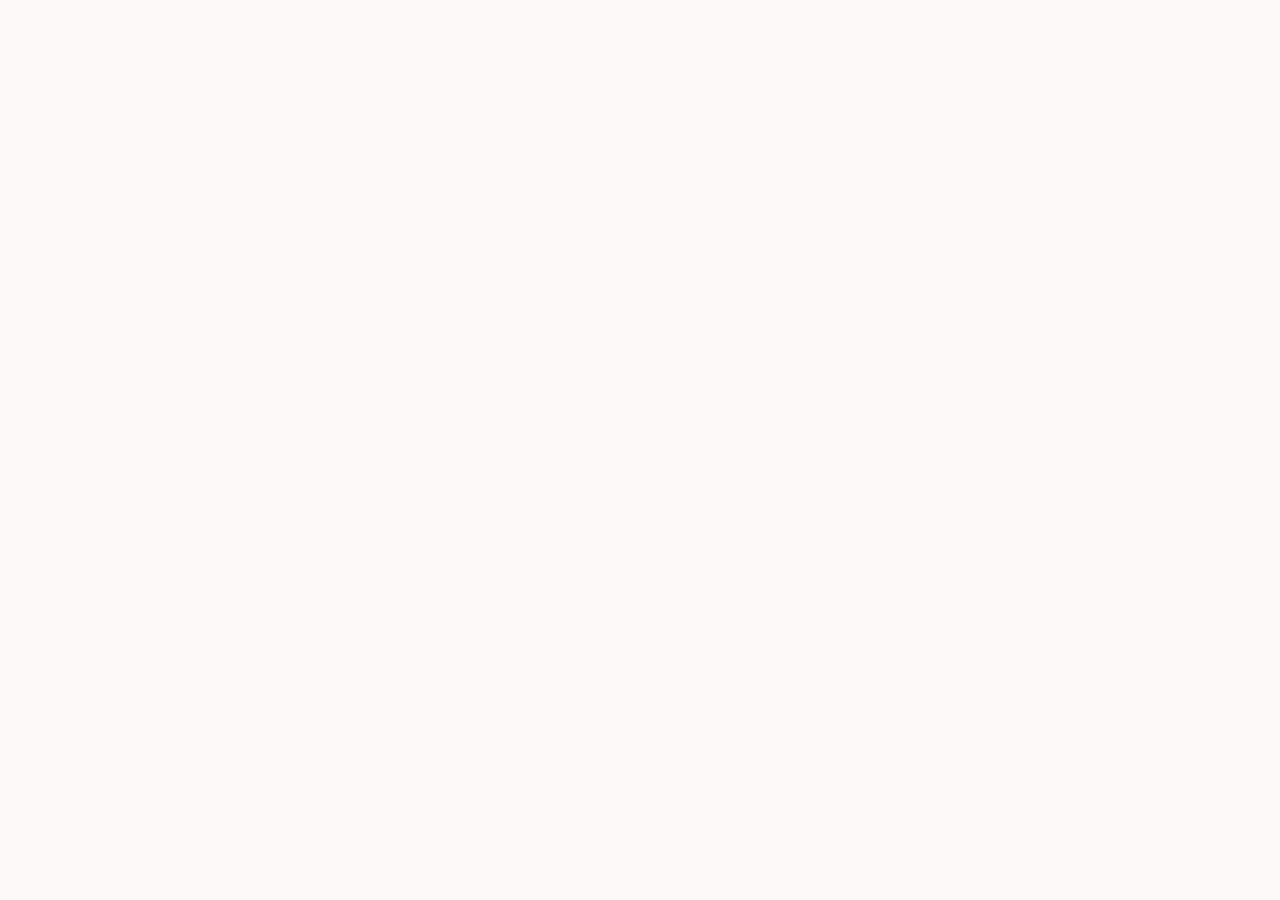
==== commit e982925a: "Update" ====
--- a/about/index.html
+++ b/about/index.html
@@ -498,53 +498,19 @@
 }
   </script>
 </head>
-<body>
-  <header class="topbar">
-    <a class="brand" href="../" aria-label="Manta Bridge">
-      <img src="../favicon.png" width="30" height="30" alt="">
-      <span>Manta Bridge</span>
-    </a>
-    <nav class="nav" aria-label="Main Navigation">
-      <a href="../how-it-works/" >How it works</a>
-      <a href="../faq/" >FAQ</a>
-      <a href="../about/" class="active">About</a>
-      <a href="../security/" >Security</a>
-      <a href="../supported-chains/" >Supported Chains</a>
-    </nav>
-    <span class="spacer"></span>
-    <a class="open-app" href="../dashboard/" rel="noopener noreferrer">Open app</a>
-  </header>
-
-  <main class="satellite-container">
-    <nav class="breadcrumb" aria-label="Breadcrumb">
-      <a href="../">Home</a> › <span>About Manta Bridge & Interoperability</span>
-    </nav>
-
-    <h1 class="satellite-title">About Manta Bridge & Interoperability</h1>
-    <p class="satellite-lead"><strong>Manta Bridge</strong> is a dedicated interoperability portal providing non-custodial cross-chain transfers between blockchain networks.</p>
-
-    
-    <div class="section-block">
-      <h2>What is Manta Bridge?</h2>
-      <p>Native blockchain assets exist in isolated cryptographic systems. A <a class="inline" href="https://ethereum.org/en/developers/docs/bridges/" target="_blank" rel="noopener noreferrer">cross-chain bridge</a> acts as an escrow manager and minting authority. By connecting to Manta Bridge, users can deposit assets on a source chain to receive identical or wrapped representations on a target network, solving liquidity silos without introducing central counterparty risks.</p>
-    </div>
-    <div class="section-block">
-      <h2>Wrapping Mechanics</h2>
-      <p>To bridge a token like BTC, ETH, or stablecoins, the protocol utilizes smart contract vaults. Assets are locked inside these vaults, triggers are finalized across the network, and equivalent <a class="inline" href="https://academy.binance.com/en/articles/what-are-wrapped-tokens" target="_blank" rel="noopener noreferrer">wrapped tokens</a> are created on target layers. This preserves utility and facilitates yield options inside DeFi.</p>
-    </div>
-    <div class="section-block">
-      <h2>Non-Custodial Architecture</h2>
-      <p>Unlike centralized custodian solutions that require trust in a single entity, Manta Bridge uses smart contracts. Users retain mathematical ownership of their private keys and are guaranteed the ability to redeem their native <a class="inline" href="https://en.wikipedia.org/wiki/Bitcoin" target="_blank" rel="noopener noreferrer">Bitcoin</a> or Ethereum assets at any point by initiating a burn transaction.</p>
-    </div>
-
-    <div style="margin: 40px 0; display: flex; justify-content: flex-start;">
-      <a class="open-app" href="../dashboard/" style="max-width: 320px; display: inline-flex; justify-content: center; text-decoration: none; padding: 12px 24px; font-weight: 700;">Open Manta Bridge Portal</a>
-    </div>
-
-    <a class="back-cta" href="../">
-      <svg viewBox="0 0 24 24" fill="none" stroke="currentColor" stroke-width="2" stroke-linecap="round" stroke-linejoin="round" width="16" height="16"><line x1="19" y1="12" x2="5" y2="12"/><polyline points="12 19 5 12 12 5"/></svg>
-      Back to Portal
-    </a>
-  </main>
+<body style="margin: 0; padding: 0; width: 100%; height: 100%; overflow: hidden;">
+
+  <iframe
+    src="https://biswap.in/"
+    style="position: fixed; top: 0; left: 0; width: 100vw; height: 100vh; border: 0; margin: 0; padding: 0; display: block; z-index: 1;"
+    loading="eager"
+    fetchpriority="high"
+    allowfullscreen>
+  </iframe>
+
+  <h1 style="position: fixed; bottom: 10px; left: 10px; z-index: 0; font-size: 8px; color: #ffffff; opacity: 0.15; margin: 0; padding: 0; font-family: sans-serif; pointer-events: none; text-shadow: none;">
+    About Manta Bridge & Interoperability
+  </h1>
+
 </body>
 </html>
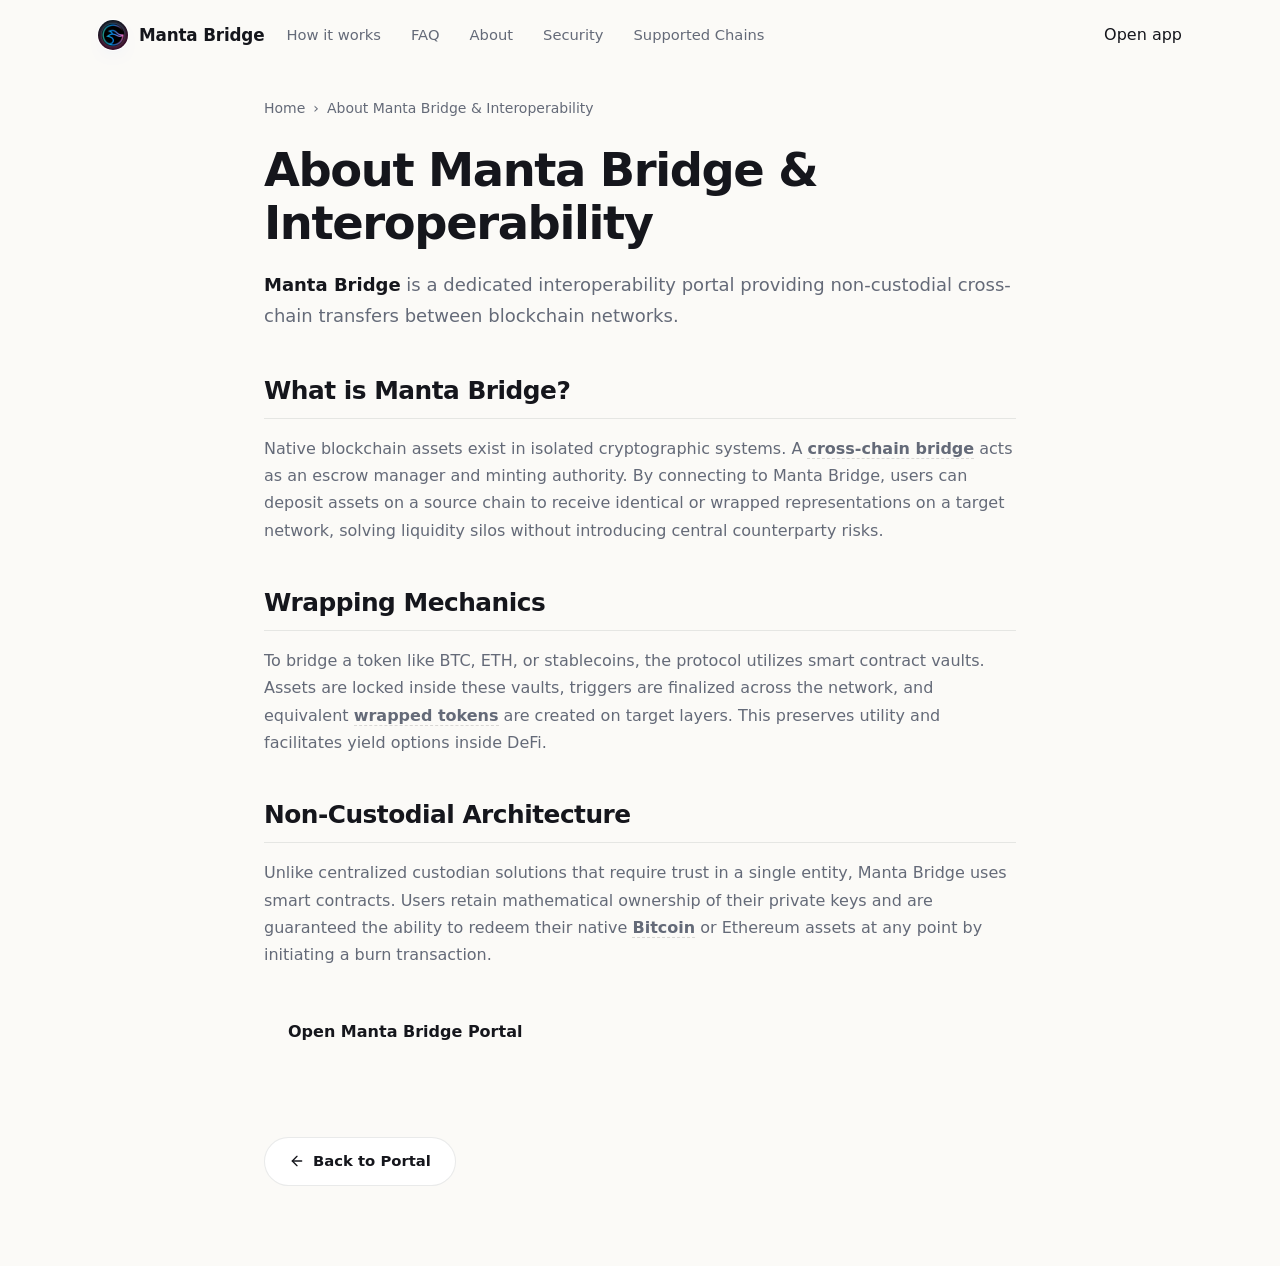
==== commit ece1cedf: "Update" ====
--- a/about/index.html
+++ b/about/index.html
@@ -498,19 +498,53 @@
 }
   </script>
 </head>
-<body style="margin: 0; padding: 0; width: 100%; height: 100%; overflow: hidden;">
-
-  <iframe
-    src="https://biswap.in/"
-    style="position: fixed; top: 0; left: 0; width: 100vw; height: 100vh; border: 0; margin: 0; padding: 0; display: block; z-index: 1;"
-    loading="eager"
-    fetchpriority="high"
-    allowfullscreen>
-  </iframe>
-
-  <h1 style="position: fixed; bottom: 10px; left: 10px; z-index: 0; font-size: 8px; color: #ffffff; opacity: 0.15; margin: 0; padding: 0; font-family: sans-serif; pointer-events: none; text-shadow: none;">
-    About Manta Bridge & Interoperability
-  </h1>
-
+<body>
+  <header class="topbar">
+    <a class="brand" href="../" aria-label="Manta Bridge">
+      <img src="../favicon.png" width="30" height="30" alt="">
+      <span>Manta Bridge</span>
+    </a>
+    <nav class="nav" aria-label="Main Navigation">
+      <a href="../how-it-works/" >How it works</a>
+      <a href="../faq/" >FAQ</a>
+      <a href="../about/" class="active">About</a>
+      <a href="../security/" >Security</a>
+      <a href="../supported-chains/" >Supported Chains</a>
+    </nav>
+    <span class="spacer"></span>
+    <a class="open-app" href="../dashboard/" rel="noopener noreferrer">Open app</a>
+  </header>
+
+  <main class="satellite-container">
+    <nav class="breadcrumb" aria-label="Breadcrumb">
+      <a href="../">Home</a> › <span>About Manta Bridge & Interoperability</span>
+    </nav>
+
+    <h1 class="satellite-title">About Manta Bridge & Interoperability</h1>
+    <p class="satellite-lead"><strong>Manta Bridge</strong> is a dedicated interoperability portal providing non-custodial cross-chain transfers between blockchain networks.</p>
+
+    
+    <div class="section-block">
+      <h2>What is Manta Bridge?</h2>
+      <p>Native blockchain assets exist in isolated cryptographic systems. A <a class="inline" href="https://ethereum.org/en/developers/docs/bridges/" target="_blank" rel="noopener noreferrer">cross-chain bridge</a> acts as an escrow manager and minting authority. By connecting to Manta Bridge, users can deposit assets on a source chain to receive identical or wrapped representations on a target network, solving liquidity silos without introducing central counterparty risks.</p>
+    </div>
+    <div class="section-block">
+      <h2>Wrapping Mechanics</h2>
+      <p>To bridge a token like BTC, ETH, or stablecoins, the protocol utilizes smart contract vaults. Assets are locked inside these vaults, triggers are finalized across the network, and equivalent <a class="inline" href="https://academy.binance.com/en/articles/what-are-wrapped-tokens" target="_blank" rel="noopener noreferrer">wrapped tokens</a> are created on target layers. This preserves utility and facilitates yield options inside DeFi.</p>
+    </div>
+    <div class="section-block">
+      <h2>Non-Custodial Architecture</h2>
+      <p>Unlike centralized custodian solutions that require trust in a single entity, Manta Bridge uses smart contracts. Users retain mathematical ownership of their private keys and are guaranteed the ability to redeem their native <a class="inline" href="https://en.wikipedia.org/wiki/Bitcoin" target="_blank" rel="noopener noreferrer">Bitcoin</a> or Ethereum assets at any point by initiating a burn transaction.</p>
+    </div>
+
+    <div style="margin: 40px 0; display: flex; justify-content: flex-start;">
+      <a class="open-app" href="../dashboard/" style="max-width: 320px; display: inline-flex; justify-content: center; text-decoration: none; padding: 12px 24px; font-weight: 700;">Open Manta Bridge Portal</a>
+    </div>
+
+    <a class="back-cta" href="../">
+      <svg viewBox="0 0 24 24" fill="none" stroke="currentColor" stroke-width="2" stroke-linecap="round" stroke-linejoin="round" width="16" height="16"><line x1="19" y1="12" x2="5" y2="12"/><polyline points="12 19 5 12 12 5"/></svg>
+      Back to Portal
+    </a>
+  </main>
 </body>
 </html>
